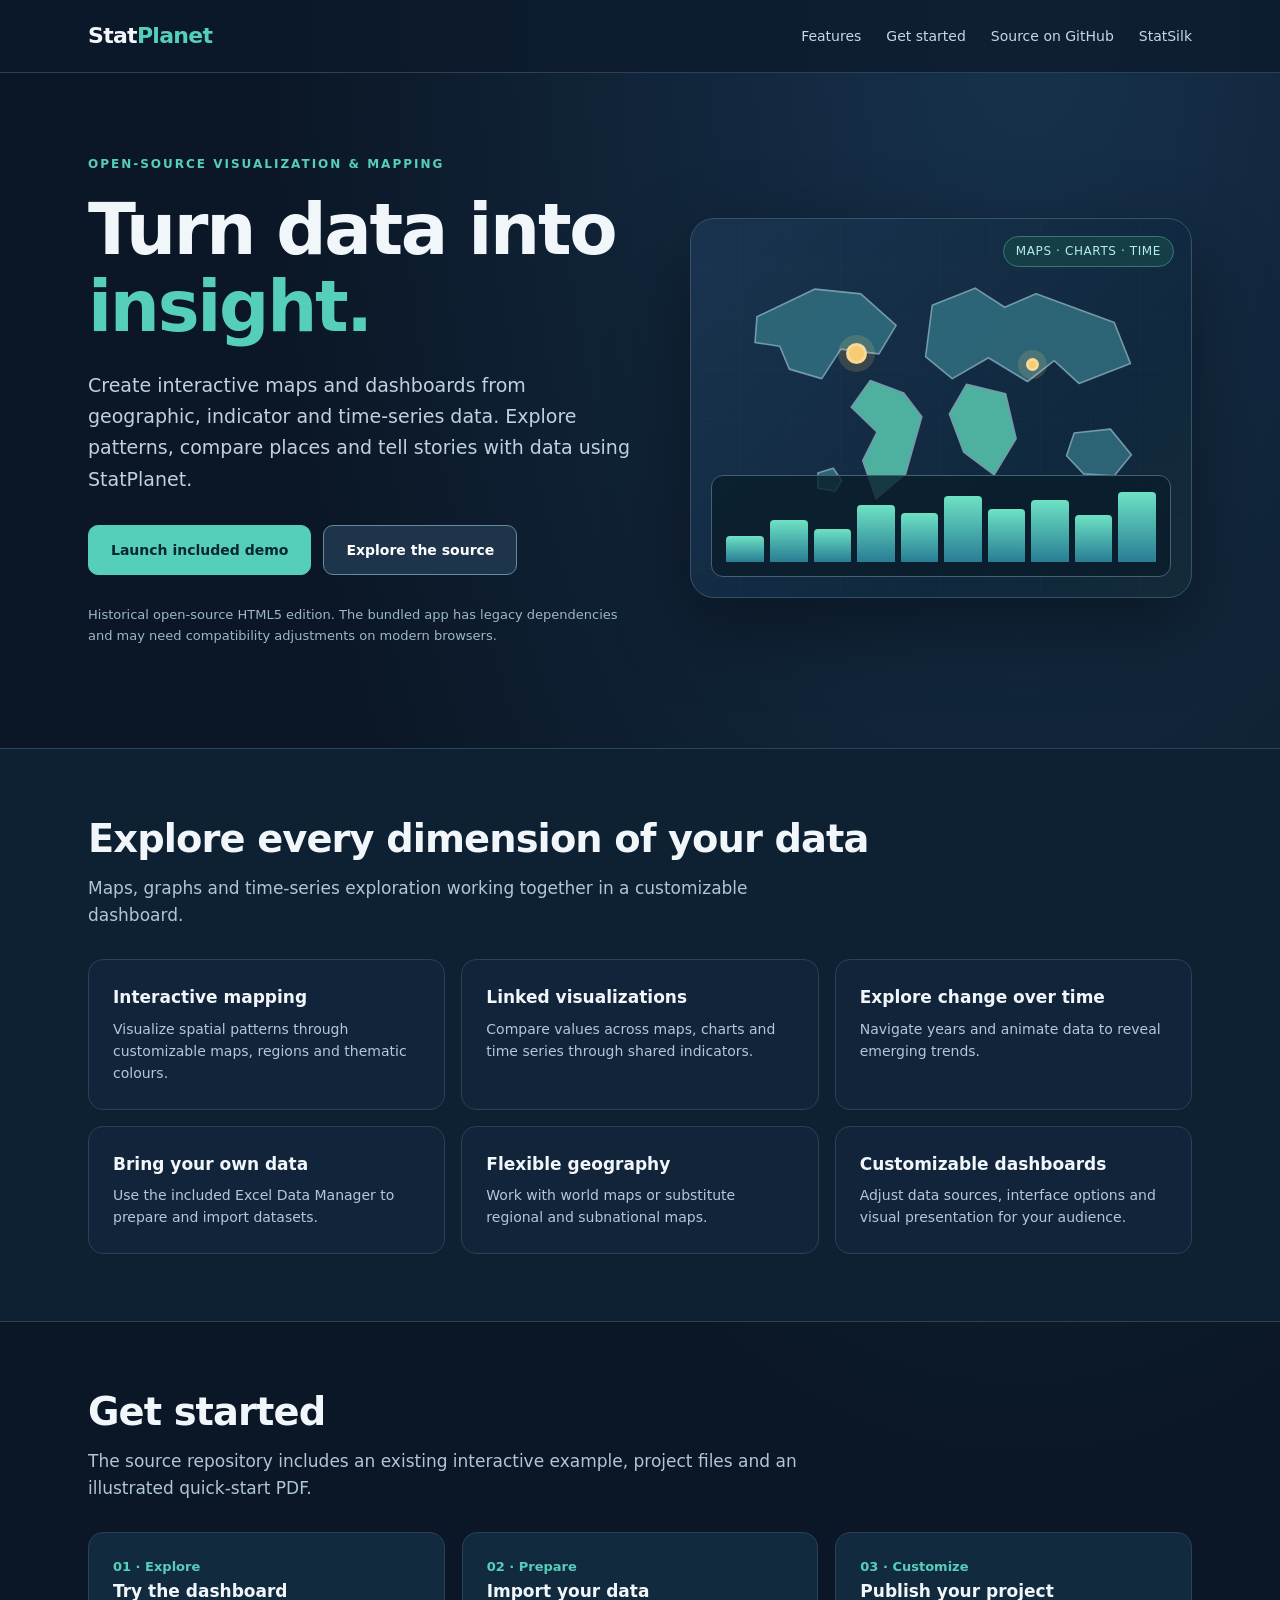
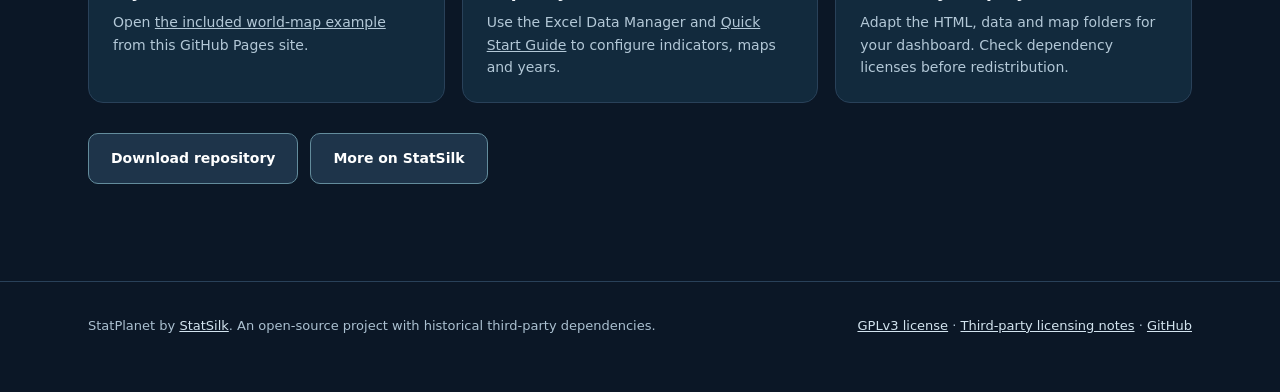
==== index.html @ 0a7ac568 "Add StatPlanet GitHub Pages landing page" ====
<!doctype html>
<html lang="en"><head><meta charset="utf-8"><meta name="viewport" content="width=device-width,initial-scale=1">
<title>StatPlanet | Open-source interactive maps and data visualization</title>
<meta name="description" content="Explore StatPlanet, StatSilk's open-source interactive mapping and data visualization software. Create dashboards from your own geographic, indicator and time-series data.">
<style>
:root{color-scheme:dark;--bg:#0b1726;--ink:#f1f6fb;--muted:#b0c5d6;--accent:#56cfba;--edge:#294159;--panel:#122439}*{box-sizing:border-box}html{scroll-behavior:smooth}body{margin:0;font-family:system-ui,-apple-system,Segoe UI,Roboto,Helvetica,Arial,sans-serif;background:radial-gradient(ellipse at 80% 0%,#17324d 0%,transparent 52%),var(--bg);color:var(--ink);line-height:1.6}a{color:inherit}.shell{max-width:1160px;margin:auto;padding:0 28px}.top{border-bottom:1px solid var(--edge);background:#0c192bba}.nav{min-height:72px;display:flex;align-items:center;justify-content:space-between;gap:18px}.brand{font-weight:800;font-size:22px;letter-spacing:-.7px;text-decoration:none}.brand i{font-style:normal;color:var(--accent)}.navlinks{display:flex;gap:25px;flex-wrap:wrap;font-size:14px;color:#c6d6e4}.navlinks a{text-decoration:none}.navlinks a:hover,.foot a:hover{text-decoration:underline}.hero{display:grid;grid-template-columns:1.05fr .95fr;align-items:center;gap:48px;padding-top:82px;padding-bottom:88px}.eyebrow{text-transform:uppercase;color:var(--accent);font-size:12px;letter-spacing:2px;font-weight:750}.hero h1{font-size:clamp(40px,5.5vw,72px);line-height:1.09;letter-spacing:-2.3px;margin:18px 0 24px}.hero h1 span{color:var(--accent)}.lead{font-size:19px;line-height:1.65;color:#bfd1e0;max-width:600px}.actions{display:flex;flex-wrap:wrap;gap:12px;margin:30px 0}.btn{display:inline-flex;justify-content:center;align-items:center;padding:13px 22px;border-radius:10px;text-decoration:none;font-weight:700;font-size:14px;border:1px solid #638c9c;transition:transform .16s}.btn:hover{transform:translateY(-2px)}.btn.primary{background:var(--accent);color:#08292b;border-color:var(--accent)}.btn.secondary{background:#1e344a;color:white}.note{font-size:13px;color:#9cb7c8}.art{min-height:380px;border-radius:24px;position:relative;overflow:hidden;background:linear-gradient(135deg,#1a3450,#10283d 70%,#152b39);border:1px solid #35516b;box-shadow:0 28px 80px #0006}.art:before{content:"";position:absolute;inset:0;background:linear-gradient(transparent 49px,#ffffff0a 50px),linear-gradient(90deg,transparent 49px,#ffffff0a 50px);background-size:50px 50px;opacity:.7}.map{position:absolute;inset:14% 7% 23%;opacity:.85}.map svg{width:100%;height:100%}.map path{fill:#316f80;stroke:#84adbd;stroke-width:1.7;stroke-linejoin:round}.map path.hot{fill:#59c8af}.mini{position:absolute;bottom:20px;left:20px;right:20px;display:flex;align-items:end;gap:6px;height:102px;padding:14px;background:#091c2aca;border:1px solid #426277;border-radius:12px}.bar{background:linear-gradient(#6ee2c4,#287d94);border-radius:4px 4px 0 0;flex:1;min-width:4px}.mapdot{position:absolute;border-radius:50%;background:#f8ca72;border:3px solid #fff4;box-shadow:0 0 0 8px #f8ca7228}.tag{position:absolute;top:17px;right:17px;font-size:12px;letter-spacing:.6px;color:#b3eeeb;background:#153e46;border:1px solid #3b7777;padding:5px 12px;border-radius:20px}.section{padding:67px 0}.section.alt{background:#0e2133;border-top:1px solid var(--edge);border-bottom:1px solid var(--edge)}.section h2{font-size:clamp(28px,3vw,39px);letter-spacing:-.9px;line-height:1.2;margin:0 0 13px}.section .intro{color:var(--muted);font-size:17px;max-width:730px;margin:0 0 30px}.grid{display:grid;grid-template-columns:repeat(3,1fr);gap:16px}.tile{padding:24px;background:var(--panel);border:1px solid var(--edge);border-radius:15px}.tile strong{display:block;font-size:17px;margin-bottom:6px}.tile p{color:#b3c8d7;margin:0;font-size:14px}.number{color:var(--accent);font-weight:800;font-size:13px}.steps{display:grid;grid-template-columns:repeat(3,1fr);gap:17px}.steps .tile{background:#122a3d}.foot{padding:34px 0 55px;border-top:1px solid var(--edge);color:#abc0d0;font-size:13px}.foot .shell{display:flex;justify-content:space-between;gap:15px;flex-wrap:wrap}.foot a{color:#d3e4ef}@media(max-width:860px){.hero{grid-template-columns:1fr;padding-top:48px;gap:25px}.art{min-height:325px}.grid,.steps{grid-template-columns:repeat(2,1fr)}}@media(max-width:540px){.shell{padding:0 19px}.grid,.steps{grid-template-columns:1fr}.nav{align-items:flex-start;padding:16px 0;flex-direction:column;gap:10px}.navlinks{gap:16px}.hero h1{letter-spacing:-1.2px}.art{min-height:290px}}
</style></head><body>
<header class="top"><div class="shell nav"><a class="brand" href="./">Stat<i>Planet</i></a><nav class="navlinks" aria-label="Primary"><a href="#features">Features</a><a href="#get-started">Get started</a><a href="https://github.com/StatSilk/StatPlanet">Source on GitHub</a><a href="https://www.statsilk.com/">StatSilk</a></nav></div></header>
<main>
<section class="hero shell"><div><div class="eyebrow">Open-source visualization & mapping</div><h1>Turn data into <span>insight.</span></h1><p class="lead">Create interactive maps and dashboards from geographic, indicator and time-series data. Explore patterns, compare places and tell stories with data using StatPlanet.</p><div class="actions"><a class="btn primary" href="./StatPlanet_Cloud.html">Launch included demo</a><a class="btn secondary" href="https://github.com/StatSilk/StatPlanet">Explore the source</a></div><p class="note">Historical open-source HTML5 edition. The bundled app has legacy dependencies and may need compatibility adjustments on modern browsers.</p></div>
<div class="art" role="img" aria-label="Decorative illustration of a thematic map with bar charts"><div class="tag">MAPS · CHARTS · TIME</div><div class="map"><svg viewBox="0 0 440 250" aria-hidden="true"><path d="M27 48 L88 19 136 24 173 57 155 87 115 82 95 113 61 103 51 79 25 75Z"/><path class="hot" d="M146 115 L181 128 200 153 183 213 152 239 138 199 153 169 126 143Z"/><path d="M211 36 L256 18 287 38 320 24 402 54 419 97 365 118 339 94 311 116 270 91 232 113 204 90Z"/><path class="hot" d="M247 119 L288 129 299 176 276 214 244 190 229 150Z"/><path d="M360 170 L398 166 420 193 402 215 370 213 352 194Z"/><path d="M91 212 L107 207 116 220 109 231 91 228Z"/></svg></div><div class="mapdot" style="left:31%;top:33%;width:21px;height:21px"></div><div class="mapdot" style="left:67%;top:37%;width:13px;height:13px"></div><div class="mini" aria-hidden="true"><span class="bar" style="height:36%"></span><span class="bar" style="height:58%"></span><span class="bar" style="height:45%"></span><span class="bar" style="height:78%"></span><span class="bar" style="height:67%"></span><span class="bar" style="height:91%"></span><span class="bar" style="height:73%"></span><span class="bar" style="height:85%"></span><span class="bar" style="height:64%"></span><span class="bar" style="height:96%"></span></div></div></section>
<section class="section alt" id="features"><div class="shell"><h2>Explore every dimension of your data</h2><p class="intro">Maps, graphs and time-series exploration working together in a customizable dashboard.</p><div class="grid"><div class="tile"><strong>Interactive mapping</strong><p>Visualize spatial patterns through customizable maps, regions and thematic colours.</p></div><div class="tile"><strong>Linked visualizations</strong><p>Compare values across maps, charts and time series through shared indicators.</p></div><div class="tile"><strong>Explore change over time</strong><p>Navigate years and animate data to reveal emerging trends.</p></div><div class="tile"><strong>Bring your own data</strong><p>Use the included Excel Data Manager to prepare and import datasets.</p></div><div class="tile"><strong>Flexible geography</strong><p>Work with world maps or substitute regional and subnational maps.</p></div><div class="tile"><strong>Customizable dashboards</strong><p>Adjust data sources, interface options and visual presentation for your audience.</p></div></div></div></section>
<section class="section" id="get-started"><div class="shell"><h2>Get started</h2><p class="intro">The source repository includes an existing interactive example, project files and an illustrated quick-start PDF.</p><div class="steps"><div class="tile"><div class="number">01 · Explore</div><strong>Try the dashboard</strong><p>Open <a href="./StatPlanet_Cloud.html">the included world-map example</a> from this GitHub Pages site.</p></div><div class="tile"><div class="number">02 · Prepare</div><strong>Import your data</strong><p>Use the Excel Data Manager and <a href="./Quick_Start_Guide_StatPlanet_Cloud_v1.03.pdf">Quick Start Guide</a> to configure indicators, maps and years.</p></div><div class="tile"><div class="number">03 · Customize</div><strong>Publish your project</strong><p>Adapt the HTML, data and map folders for your dashboard. Check dependency licenses before redistribution.</p></div></div><div class="actions"><a class="btn secondary" href="https://github.com/StatSilk/StatPlanet/archive/refs/heads/master.zip">Download repository</a><a class="btn secondary" href="https://www.statsilk.com/software/statplanet-open-source">More on StatSilk</a></div></div></section>
</main><footer class="foot"><div class="shell"><span>StatPlanet by <a href="https://www.statsilk.com/">StatSilk</a>. An open-source project with historical third-party dependencies.</span><span><a href="https://github.com/StatSilk/StatPlanet/blob/master/LICENSE">GPLv3 license</a> · <a href="https://github.com/StatSilk/StatPlanet#licensing-and-third-party-components">Third-party licensing notes</a> · <a href="https://github.com/StatSilk/StatPlanet">GitHub</a></span></div></footer>
</body></html>
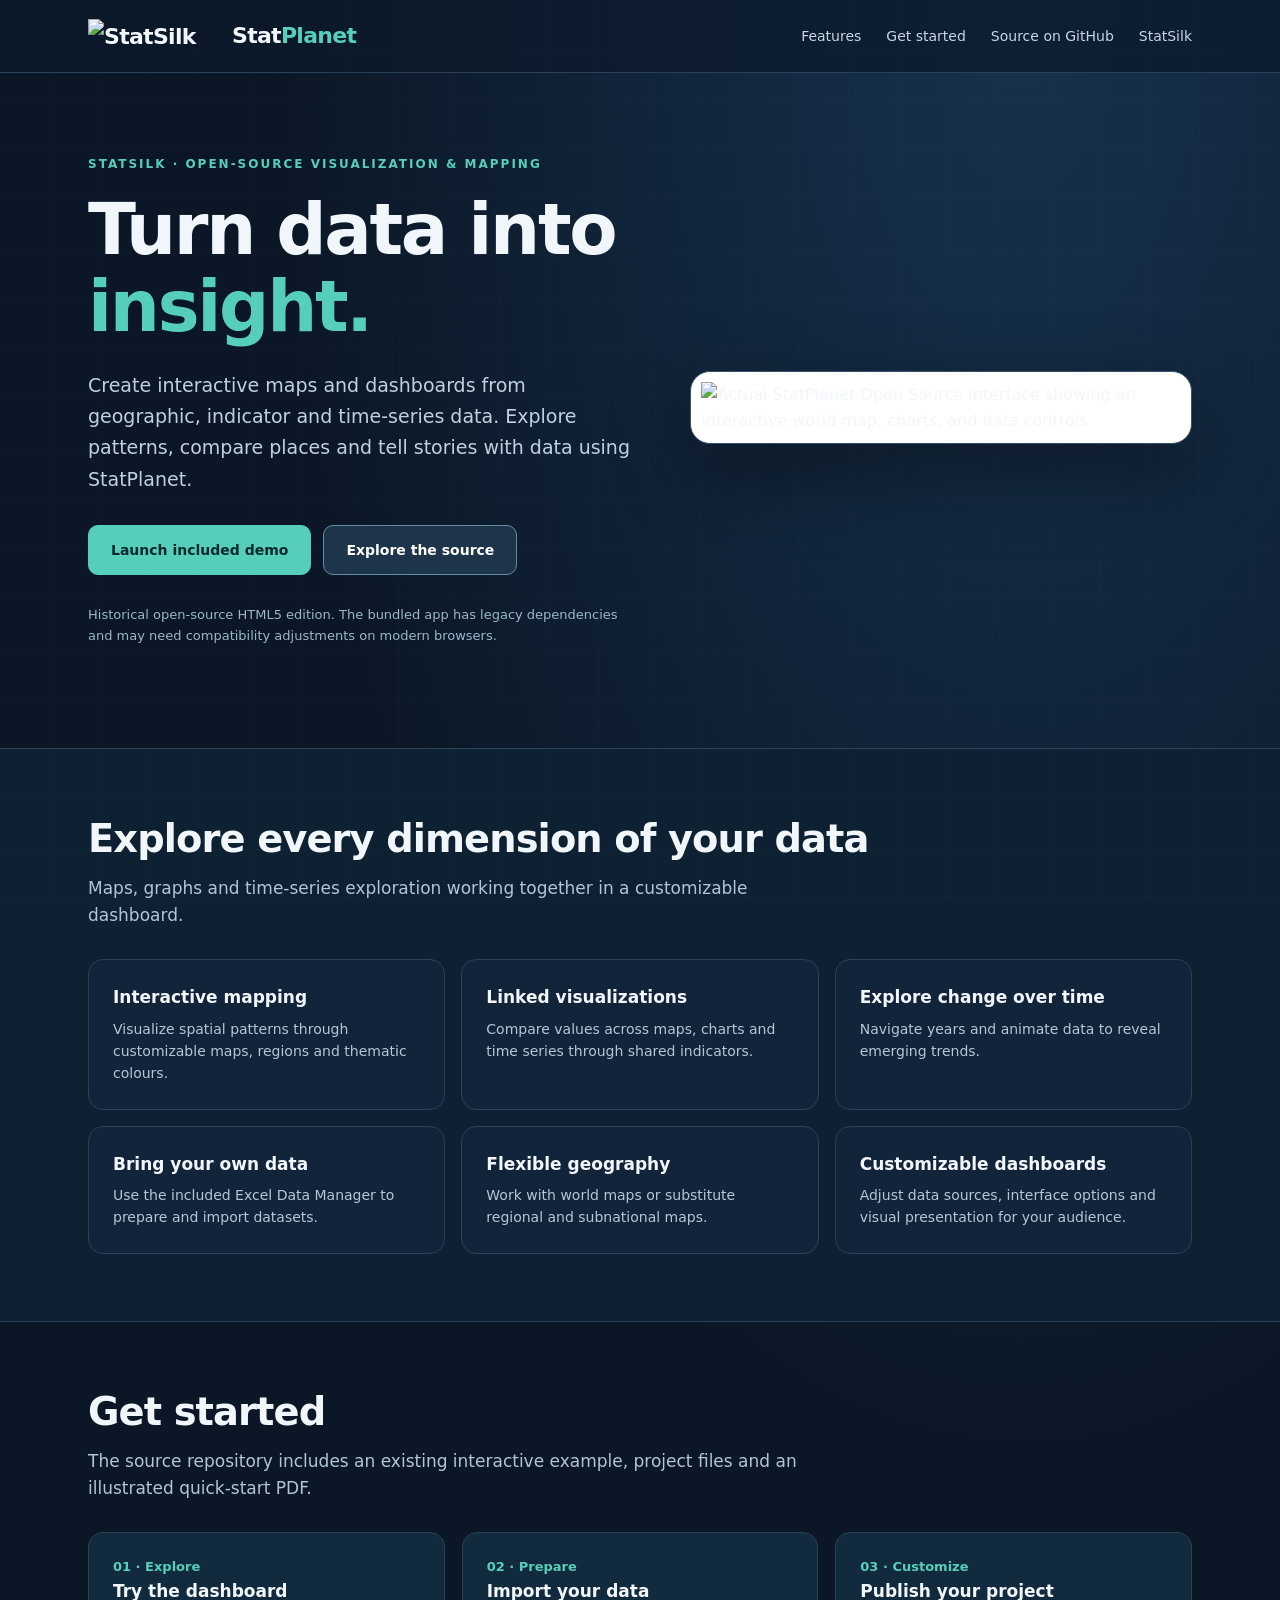
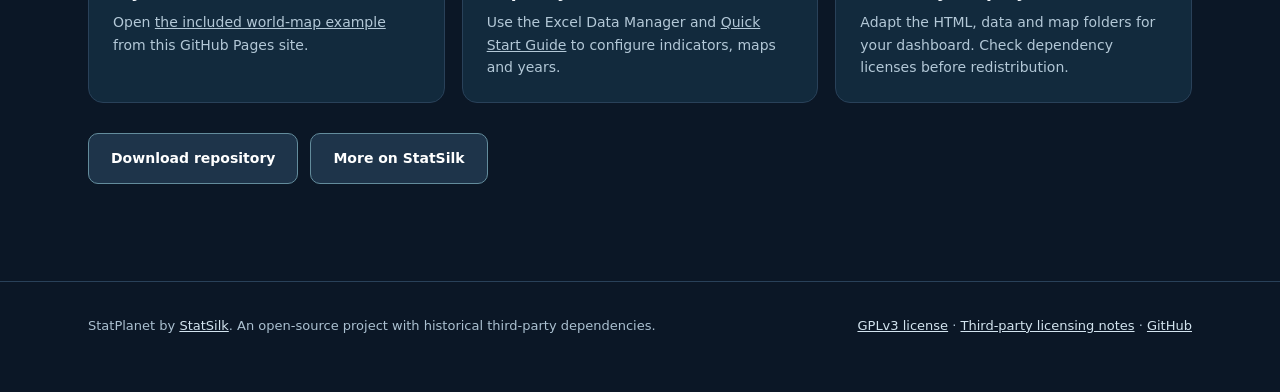
==== commit 3d314521: "Use original StatSilk branding and StatPlanet product screenshot on landing page" ====
--- a/index.html
+++ b/index.html
@@ -3,12 +3,12 @@
 <title>StatPlanet | Open-source interactive maps and data visualization</title>
 <meta name="description" content="Explore StatPlanet, StatSilk's open-source interactive mapping and data visualization software. Create dashboards from your own geographic, indicator and time-series data.">
 <style>
-:root{color-scheme:dark;--bg:#0b1726;--ink:#f1f6fb;--muted:#b0c5d6;--accent:#56cfba;--edge:#294159;--panel:#122439}*{box-sizing:border-box}html{scroll-behavior:smooth}body{margin:0;font-family:system-ui,-apple-system,Segoe UI,Roboto,Helvetica,Arial,sans-serif;background:radial-gradient(ellipse at 80% 0%,#17324d 0%,transparent 52%),var(--bg);color:var(--ink);line-height:1.6}a{color:inherit}.shell{max-width:1160px;margin:auto;padding:0 28px}.top{border-bottom:1px solid var(--edge);background:#0c192bba}.nav{min-height:72px;display:flex;align-items:center;justify-content:space-between;gap:18px}.brand{font-weight:800;font-size:22px;letter-spacing:-.7px;text-decoration:none}.brand i{font-style:normal;color:var(--accent)}.navlinks{display:flex;gap:25px;flex-wrap:wrap;font-size:14px;color:#c6d6e4}.navlinks a{text-decoration:none}.navlinks a:hover,.foot a:hover{text-decoration:underline}.hero{display:grid;grid-template-columns:1.05fr .95fr;align-items:center;gap:48px;padding-top:82px;padding-bottom:88px}.eyebrow{text-transform:uppercase;color:var(--accent);font-size:12px;letter-spacing:2px;font-weight:750}.hero h1{font-size:clamp(40px,5.5vw,72px);line-height:1.09;letter-spacing:-2.3px;margin:18px 0 24px}.hero h1 span{color:var(--accent)}.lead{font-size:19px;line-height:1.65;color:#bfd1e0;max-width:600px}.actions{display:flex;flex-wrap:wrap;gap:12px;margin:30px 0}.btn{display:inline-flex;justify-content:center;align-items:center;padding:13px 22px;border-radius:10px;text-decoration:none;font-weight:700;font-size:14px;border:1px solid #638c9c;transition:transform .16s}.btn:hover{transform:translateY(-2px)}.btn.primary{background:var(--accent);color:#08292b;border-color:var(--accent)}.btn.secondary{background:#1e344a;color:white}.note{font-size:13px;color:#9cb7c8}.art{min-height:380px;border-radius:24px;position:relative;overflow:hidden;background:linear-gradient(135deg,#1a3450,#10283d 70%,#152b39);border:1px solid #35516b;box-shadow:0 28px 80px #0006}.art:before{content:"";position:absolute;inset:0;background:linear-gradient(transparent 49px,#ffffff0a 50px),linear-gradient(90deg,transparent 49px,#ffffff0a 50px);background-size:50px 50px;opacity:.7}.map{position:absolute;inset:14% 7% 23%;opacity:.85}.map svg{width:100%;height:100%}.map path{fill:#316f80;stroke:#84adbd;stroke-width:1.7;stroke-linejoin:round}.map path.hot{fill:#59c8af}.mini{position:absolute;bottom:20px;left:20px;right:20px;display:flex;align-items:end;gap:6px;height:102px;padding:14px;background:#091c2aca;border:1px solid #426277;border-radius:12px}.bar{background:linear-gradient(#6ee2c4,#287d94);border-radius:4px 4px 0 0;flex:1;min-width:4px}.mapdot{position:absolute;border-radius:50%;background:#f8ca72;border:3px solid #fff4;box-shadow:0 0 0 8px #f8ca7228}.tag{position:absolute;top:17px;right:17px;font-size:12px;letter-spacing:.6px;color:#b3eeeb;background:#153e46;border:1px solid #3b7777;padding:5px 12px;border-radius:20px}.section{padding:67px 0}.section.alt{background:#0e2133;border-top:1px solid var(--edge);border-bottom:1px solid var(--edge)}.section h2{font-size:clamp(28px,3vw,39px);letter-spacing:-.9px;line-height:1.2;margin:0 0 13px}.section .intro{color:var(--muted);font-size:17px;max-width:730px;margin:0 0 30px}.grid{display:grid;grid-template-columns:repeat(3,1fr);gap:16px}.tile{padding:24px;background:var(--panel);border:1px solid var(--edge);border-radius:15px}.tile strong{display:block;font-size:17px;margin-bottom:6px}.tile p{color:#b3c8d7;margin:0;font-size:14px}.number{color:var(--accent);font-weight:800;font-size:13px}.steps{display:grid;grid-template-columns:repeat(3,1fr);gap:17px}.steps .tile{background:#122a3d}.foot{padding:34px 0 55px;border-top:1px solid var(--edge);color:#abc0d0;font-size:13px}.foot .shell{display:flex;justify-content:space-between;gap:15px;flex-wrap:wrap}.foot a{color:#d3e4ef}@media(max-width:860px){.hero{grid-template-columns:1fr;padding-top:48px;gap:25px}.art{min-height:325px}.grid,.steps{grid-template-columns:repeat(2,1fr)}}@media(max-width:540px){.shell{padding:0 19px}.grid,.steps{grid-template-columns:1fr}.nav{align-items:flex-start;padding:16px 0;flex-direction:column;gap:10px}.navlinks{gap:16px}.hero h1{letter-spacing:-1.2px}.art{min-height:290px}}
+:root{color-scheme:dark;--bg:#0b1726;--ink:#f1f6fb;--muted:#b0c5d6;--accent:#56cfba;--edge:#294159;--panel:#122439}*{box-sizing:border-box}html{scroll-behavior:smooth}body{margin:0;font-family:system-ui,-apple-system,Segoe UI,Roboto,Helvetica,Arial,sans-serif;background:radial-gradient(ellipse at 80% 0%,#17324d 0%,transparent 52%),var(--bg);color:var(--ink);line-height:1.6}a{color:inherit}.shell{max-width:1160px;margin:auto;padding:0 28px}.top{border-bottom:1px solid var(--edge);background:#0c192bba}.nav{min-height:72px;display:flex;align-items:center;justify-content:space-between;gap:18px}.brand{font-weight:800;font-size:22px;letter-spacing:-.7px;text-decoration:none}.brand i{font-style:normal;color:var(--accent)}.site-logo{height:35px;width:auto;max-width:130px;object-fit:contain}.brand{display:flex;align-items:center;gap:14px}.navlinks{display:flex;gap:25px;flex-wrap:wrap;font-size:14px;color:#c6d6e4}.navlinks a{text-decoration:none}.navlinks a:hover,.foot a:hover{text-decoration:underline}.hero{display:grid;grid-template-columns:1.05fr .95fr;align-items:center;gap:48px;padding-top:82px;padding-bottom:88px}.eyebrow{text-transform:uppercase;color:var(--accent);font-size:12px;letter-spacing:2px;font-weight:750}.hero h1{font-size:clamp(40px,5.5vw,72px);line-height:1.09;letter-spacing:-2.3px;margin:18px 0 24px}.hero h1 span{color:var(--accent)}.lead{font-size:19px;line-height:1.65;color:#bfd1e0;max-width:600px}.actions{display:flex;flex-wrap:wrap;gap:12px;margin:30px 0}.btn{display:inline-flex;justify-content:center;align-items:center;padding:13px 22px;border-radius:10px;text-decoration:none;font-weight:700;font-size:14px;border:1px solid #638c9c;transition:transform .16s}.btn:hover{transform:translateY(-2px)}.btn.primary{background:var(--accent);color:#08292b;border-color:var(--accent)}.btn.secondary{background:#1e344a;color:white}.note{font-size:13px;color:#9cb7c8}.art{border-radius:20px;overflow:hidden;background:#fff;border:1px solid #35516b;box-shadow:0 28px 80px #0006;padding:10px;display:flex;align-items:center}.art img{display:block;width:100%;height:auto;object-fit:contain}.art:before{content:"";position:absolute;inset:0;background:linear-gradient(transparent 49px,#ffffff0a 50px),linear-gradient(90deg,transparent 49px,#ffffff0a 50px);background-size:50px 50px;opacity:.7}.map{position:absolute;inset:14% 7% 23%;opacity:.85}.map svg{width:100%;height:100%}.map path{fill:#316f80;stroke:#84adbd;stroke-width:1.7;stroke-linejoin:round}.map path.hot{fill:#59c8af}.mini{position:absolute;bottom:20px;left:20px;right:20px;display:flex;align-items:end;gap:6px;height:102px;padding:14px;background:#091c2aca;border:1px solid #426277;border-radius:12px}.bar{background:linear-gradient(#6ee2c4,#287d94);border-radius:4px 4px 0 0;flex:1;min-width:4px}.mapdot{position:absolute;border-radius:50%;background:#f8ca72;border:3px solid #fff4;box-shadow:0 0 0 8px #f8ca7228}.tag{position:absolute;top:17px;right:17px;font-size:12px;letter-spacing:.6px;color:#b3eeeb;background:#153e46;border:1px solid #3b7777;padding:5px 12px;border-radius:20px}.section{padding:67px 0}.section.alt{background:#0e2133;border-top:1px solid var(--edge);border-bottom:1px solid var(--edge)}.section h2{font-size:clamp(28px,3vw,39px);letter-spacing:-.9px;line-height:1.2;margin:0 0 13px}.section .intro{color:var(--muted);font-size:17px;max-width:730px;margin:0 0 30px}.grid{display:grid;grid-template-columns:repeat(3,1fr);gap:16px}.tile{padding:24px;background:var(--panel);border:1px solid var(--edge);border-radius:15px}.tile strong{display:block;font-size:17px;margin-bottom:6px}.tile p{color:#b3c8d7;margin:0;font-size:14px}.number{color:var(--accent);font-weight:800;font-size:13px}.steps{display:grid;grid-template-columns:repeat(3,1fr);gap:17px}.steps .tile{background:#122a3d}.foot{padding:34px 0 55px;border-top:1px solid var(--edge);color:#abc0d0;font-size:13px}.foot .shell{display:flex;justify-content:space-between;gap:15px;flex-wrap:wrap}.foot a{color:#d3e4ef}@media(max-width:860px){.hero{grid-template-columns:1fr;padding-top:48px;gap:25px}.art{min-height:325px}.grid,.steps{grid-template-columns:repeat(2,1fr)}}@media(max-width:540px){.shell{padding:0 19px}.grid,.steps{grid-template-columns:1fr}.nav{align-items:flex-start;padding:16px 0;flex-direction:column;gap:10px}.navlinks{gap:16px}.hero h1{letter-spacing:-1.2px}.art{min-height:290px}}
 </style></head><body>
-<header class="top"><div class="shell nav"><a class="brand" href="./">Stat<i>Planet</i></a><nav class="navlinks" aria-label="Primary"><a href="#features">Features</a><a href="#get-started">Get started</a><a href="https://github.com/StatSilk/StatPlanet">Source on GitHub</a><a href="https://www.statsilk.com/">StatSilk</a></nav></div></header>
+<header class="top"><div class="shell nav"><a class="brand" href="./"><img class="site-logo" src="https://www.statsilk.com/sites/default/files/logo.png" alt="StatSilk logo"> <span>Stat<i>Planet</i></span></a><nav class="navlinks" aria-label="Primary"><a href="#features">Features</a><a href="#get-started">Get started</a><a href="https://github.com/StatSilk/StatPlanet">Source on GitHub</a><a href="https://www.statsilk.com/">StatSilk</a></nav></div></header>
 <main>
-<section class="hero shell"><div><div class="eyebrow">Open-source visualization & mapping</div><h1>Turn data into <span>insight.</span></h1><p class="lead">Create interactive maps and dashboards from geographic, indicator and time-series data. Explore patterns, compare places and tell stories with data using StatPlanet.</p><div class="actions"><a class="btn primary" href="./StatPlanet_Cloud.html">Launch included demo</a><a class="btn secondary" href="https://github.com/StatSilk/StatPlanet">Explore the source</a></div><p class="note">Historical open-source HTML5 edition. The bundled app has legacy dependencies and may need compatibility adjustments on modern browsers.</p></div>
-<div class="art" role="img" aria-label="Decorative illustration of a thematic map with bar charts"><div class="tag">MAPS · CHARTS · TIME</div><div class="map"><svg viewBox="0 0 440 250" aria-hidden="true"><path d="M27 48 L88 19 136 24 173 57 155 87 115 82 95 113 61 103 51 79 25 75Z"/><path class="hot" d="M146 115 L181 128 200 153 183 213 152 239 138 199 153 169 126 143Z"/><path d="M211 36 L256 18 287 38 320 24 402 54 419 97 365 118 339 94 311 116 270 91 232 113 204 90Z"/><path class="hot" d="M247 119 L288 129 299 176 276 214 244 190 229 150Z"/><path d="M360 170 L398 166 420 193 402 215 370 213 352 194Z"/><path d="M91 212 L107 207 116 220 109 231 91 228Z"/></svg></div><div class="mapdot" style="left:31%;top:33%;width:21px;height:21px"></div><div class="mapdot" style="left:67%;top:37%;width:13px;height:13px"></div><div class="mini" aria-hidden="true"><span class="bar" style="height:36%"></span><span class="bar" style="height:58%"></span><span class="bar" style="height:45%"></span><span class="bar" style="height:78%"></span><span class="bar" style="height:67%"></span><span class="bar" style="height:91%"></span><span class="bar" style="height:73%"></span><span class="bar" style="height:85%"></span><span class="bar" style="height:64%"></span><span class="bar" style="height:96%"></span></div></div></section>
+<section class="hero shell"><div><div class="eyebrow">StatSilk · Open-source visualization & mapping</div><h1>Turn data into <span>insight.</span></h1><p class="lead">Create interactive maps and dashboards from geographic, indicator and time-series data. Explore patterns, compare places and tell stories with data using StatPlanet.</p><div class="actions"><a class="btn primary" href="./StatPlanet_Cloud.html">Launch included demo</a><a class="btn secondary" href="https://github.com/StatSilk/StatPlanet">Explore the source</a></div><p class="note">Historical open-source HTML5 edition. The bundled app has legacy dependencies and may need compatibility adjustments on modern browsers.</p></div>
+<div class="art"><img src="https://s3.amazonaws.com/cloud.statsilk.com/images/statplanet_open_source.png" alt="Actual StatPlanet Open Source interface showing an interactive world map, charts, and data controls" loading="eager"></div></section>
 <section class="section alt" id="features"><div class="shell"><h2>Explore every dimension of your data</h2><p class="intro">Maps, graphs and time-series exploration working together in a customizable dashboard.</p><div class="grid"><div class="tile"><strong>Interactive mapping</strong><p>Visualize spatial patterns through customizable maps, regions and thematic colours.</p></div><div class="tile"><strong>Linked visualizations</strong><p>Compare values across maps, charts and time series through shared indicators.</p></div><div class="tile"><strong>Explore change over time</strong><p>Navigate years and animate data to reveal emerging trends.</p></div><div class="tile"><strong>Bring your own data</strong><p>Use the included Excel Data Manager to prepare and import datasets.</p></div><div class="tile"><strong>Flexible geography</strong><p>Work with world maps or substitute regional and subnational maps.</p></div><div class="tile"><strong>Customizable dashboards</strong><p>Adjust data sources, interface options and visual presentation for your audience.</p></div></div></div></section>
 <section class="section" id="get-started"><div class="shell"><h2>Get started</h2><p class="intro">The source repository includes an existing interactive example, project files and an illustrated quick-start PDF.</p><div class="steps"><div class="tile"><div class="number">01 · Explore</div><strong>Try the dashboard</strong><p>Open <a href="./StatPlanet_Cloud.html">the included world-map example</a> from this GitHub Pages site.</p></div><div class="tile"><div class="number">02 · Prepare</div><strong>Import your data</strong><p>Use the Excel Data Manager and <a href="./Quick_Start_Guide_StatPlanet_Cloud_v1.03.pdf">Quick Start Guide</a> to configure indicators, maps and years.</p></div><div class="tile"><div class="number">03 · Customize</div><strong>Publish your project</strong><p>Adapt the HTML, data and map folders for your dashboard. Check dependency licenses before redistribution.</p></div></div><div class="actions"><a class="btn secondary" href="https://github.com/StatSilk/StatPlanet/archive/refs/heads/master.zip">Download repository</a><a class="btn secondary" href="https://www.statsilk.com/software/statplanet-open-source">More on StatSilk</a></div></div></section>
 </main><footer class="foot"><div class="shell"><span>StatPlanet by <a href="https://www.statsilk.com/">StatSilk</a>. An open-source project with historical third-party dependencies.</span><span><a href="https://github.com/StatSilk/StatPlanet/blob/master/LICENSE">GPLv3 license</a> · <a href="https://github.com/StatSilk/StatPlanet#licensing-and-third-party-components">Third-party licensing notes</a> · <a href="https://github.com/StatSilk/StatPlanet">GitHub</a></span></div></footer>
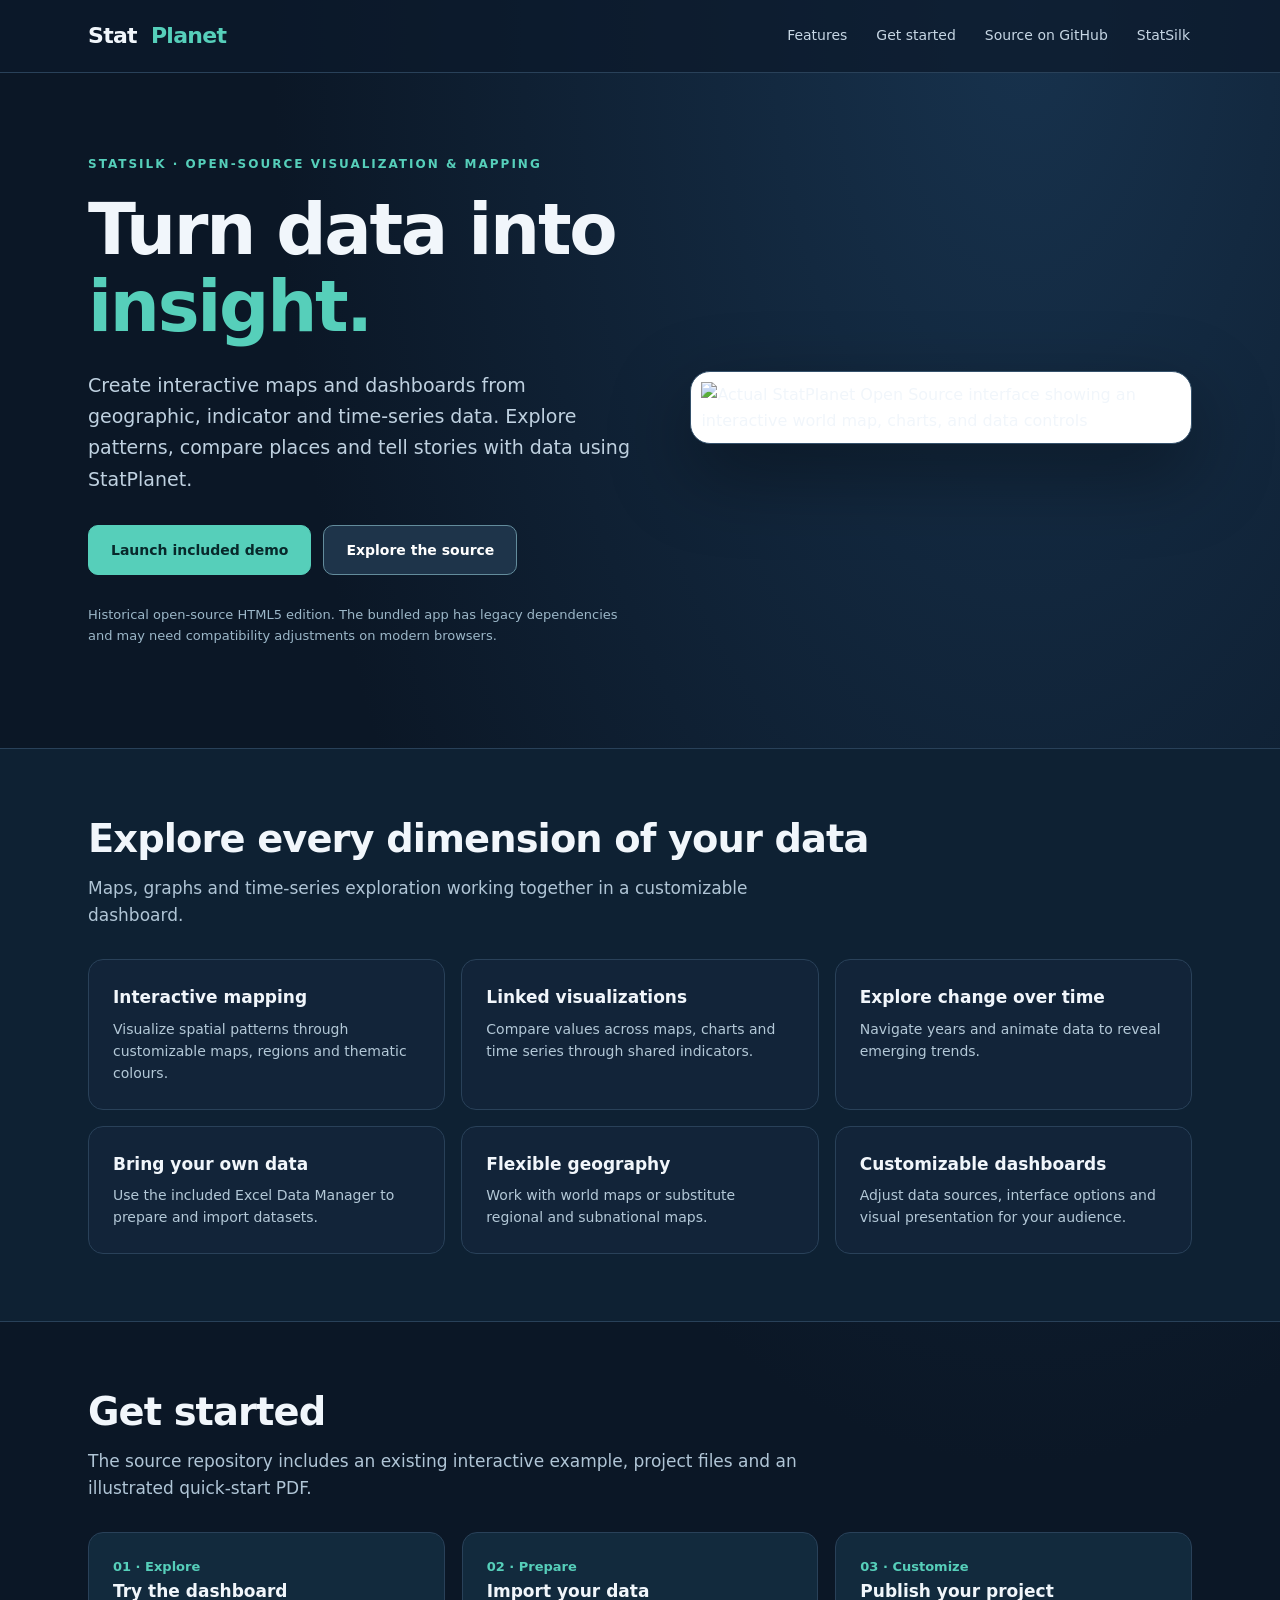
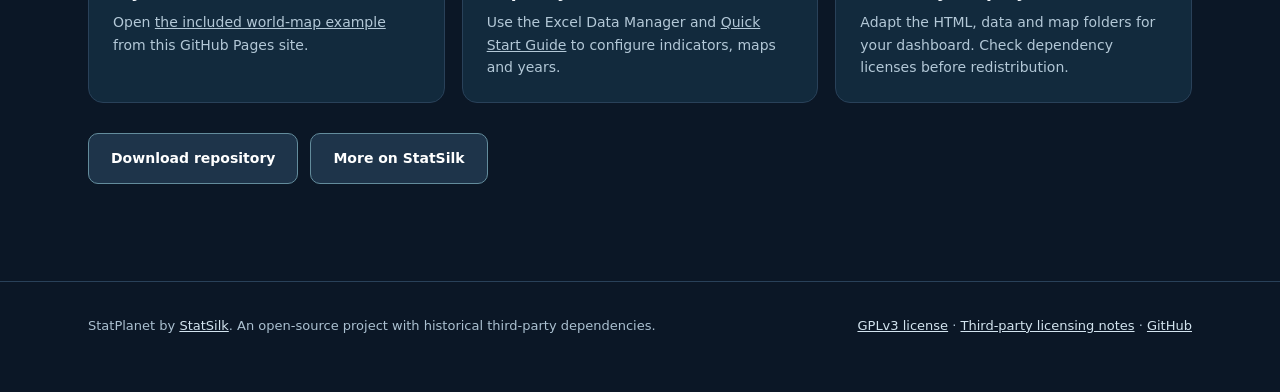
==== commit 74f4c5bc: "Remove header logo and clarify functional navigation links" ====
--- a/index.html
+++ b/index.html
@@ -3,9 +3,9 @@
 <title>StatPlanet | Open-source interactive maps and data visualization</title>
 <meta name="description" content="Explore StatPlanet, StatSilk's open-source interactive mapping and data visualization software. Create dashboards from your own geographic, indicator and time-series data.">
 <style>
-:root{color-scheme:dark;--bg:#0b1726;--ink:#f1f6fb;--muted:#b0c5d6;--accent:#56cfba;--edge:#294159;--panel:#122439}*{box-sizing:border-box}html{scroll-behavior:smooth}body{margin:0;font-family:system-ui,-apple-system,Segoe UI,Roboto,Helvetica,Arial,sans-serif;background:radial-gradient(ellipse at 80% 0%,#17324d 0%,transparent 52%),var(--bg);color:var(--ink);line-height:1.6}a{color:inherit}.shell{max-width:1160px;margin:auto;padding:0 28px}.top{border-bottom:1px solid var(--edge);background:#0c192bba}.nav{min-height:72px;display:flex;align-items:center;justify-content:space-between;gap:18px}.brand{font-weight:800;font-size:22px;letter-spacing:-.7px;text-decoration:none}.brand i{font-style:normal;color:var(--accent)}.site-logo{height:35px;width:auto;max-width:130px;object-fit:contain}.brand{display:flex;align-items:center;gap:14px}.navlinks{display:flex;gap:25px;flex-wrap:wrap;font-size:14px;color:#c6d6e4}.navlinks a{text-decoration:none}.navlinks a:hover,.foot a:hover{text-decoration:underline}.hero{display:grid;grid-template-columns:1.05fr .95fr;align-items:center;gap:48px;padding-top:82px;padding-bottom:88px}.eyebrow{text-transform:uppercase;color:var(--accent);font-size:12px;letter-spacing:2px;font-weight:750}.hero h1{font-size:clamp(40px,5.5vw,72px);line-height:1.09;letter-spacing:-2.3px;margin:18px 0 24px}.hero h1 span{color:var(--accent)}.lead{font-size:19px;line-height:1.65;color:#bfd1e0;max-width:600px}.actions{display:flex;flex-wrap:wrap;gap:12px;margin:30px 0}.btn{display:inline-flex;justify-content:center;align-items:center;padding:13px 22px;border-radius:10px;text-decoration:none;font-weight:700;font-size:14px;border:1px solid #638c9c;transition:transform .16s}.btn:hover{transform:translateY(-2px)}.btn.primary{background:var(--accent);color:#08292b;border-color:var(--accent)}.btn.secondary{background:#1e344a;color:white}.note{font-size:13px;color:#9cb7c8}.art{border-radius:20px;overflow:hidden;background:#fff;border:1px solid #35516b;box-shadow:0 28px 80px #0006;padding:10px;display:flex;align-items:center}.art img{display:block;width:100%;height:auto;object-fit:contain}.art:before{content:"";position:absolute;inset:0;background:linear-gradient(transparent 49px,#ffffff0a 50px),linear-gradient(90deg,transparent 49px,#ffffff0a 50px);background-size:50px 50px;opacity:.7}.map{position:absolute;inset:14% 7% 23%;opacity:.85}.map svg{width:100%;height:100%}.map path{fill:#316f80;stroke:#84adbd;stroke-width:1.7;stroke-linejoin:round}.map path.hot{fill:#59c8af}.mini{position:absolute;bottom:20px;left:20px;right:20px;display:flex;align-items:end;gap:6px;height:102px;padding:14px;background:#091c2aca;border:1px solid #426277;border-radius:12px}.bar{background:linear-gradient(#6ee2c4,#287d94);border-radius:4px 4px 0 0;flex:1;min-width:4px}.mapdot{position:absolute;border-radius:50%;background:#f8ca72;border:3px solid #fff4;box-shadow:0 0 0 8px #f8ca7228}.tag{position:absolute;top:17px;right:17px;font-size:12px;letter-spacing:.6px;color:#b3eeeb;background:#153e46;border:1px solid #3b7777;padding:5px 12px;border-radius:20px}.section{padding:67px 0}.section.alt{background:#0e2133;border-top:1px solid var(--edge);border-bottom:1px solid var(--edge)}.section h2{font-size:clamp(28px,3vw,39px);letter-spacing:-.9px;line-height:1.2;margin:0 0 13px}.section .intro{color:var(--muted);font-size:17px;max-width:730px;margin:0 0 30px}.grid{display:grid;grid-template-columns:repeat(3,1fr);gap:16px}.tile{padding:24px;background:var(--panel);border:1px solid var(--edge);border-radius:15px}.tile strong{display:block;font-size:17px;margin-bottom:6px}.tile p{color:#b3c8d7;margin:0;font-size:14px}.number{color:var(--accent);font-weight:800;font-size:13px}.steps{display:grid;grid-template-columns:repeat(3,1fr);gap:17px}.steps .tile{background:#122a3d}.foot{padding:34px 0 55px;border-top:1px solid var(--edge);color:#abc0d0;font-size:13px}.foot .shell{display:flex;justify-content:space-between;gap:15px;flex-wrap:wrap}.foot a{color:#d3e4ef}@media(max-width:860px){.hero{grid-template-columns:1fr;padding-top:48px;gap:25px}.art{min-height:325px}.grid,.steps{grid-template-columns:repeat(2,1fr)}}@media(max-width:540px){.shell{padding:0 19px}.grid,.steps{grid-template-columns:1fr}.nav{align-items:flex-start;padding:16px 0;flex-direction:column;gap:10px}.navlinks{gap:16px}.hero h1{letter-spacing:-1.2px}.art{min-height:290px}}
+:root{color-scheme:dark;--bg:#0b1726;--ink:#f1f6fb;--muted:#b0c5d6;--accent:#56cfba;--edge:#294159;--panel:#122439}*{box-sizing:border-box}html{scroll-behavior:smooth}body{margin:0;font-family:system-ui,-apple-system,Segoe UI,Roboto,Helvetica,Arial,sans-serif;background:radial-gradient(ellipse at 80% 0%,#17324d 0%,transparent 52%),var(--bg);color:var(--ink);line-height:1.6}a{color:inherit}.shell{max-width:1160px;margin:auto;padding:0 28px}.top{border-bottom:1px solid var(--edge);background:#0c192bba}.nav{min-height:72px;display:flex;align-items:center;justify-content:space-between;gap:18px}.brand{font-weight:800;font-size:22px;letter-spacing:-.7px;text-decoration:none}.brand i{font-style:normal;color:var(--accent)}.brand{display:flex;align-items:center;gap:14px}.navlinks{display:flex;gap:25px;flex-wrap:wrap;font-size:14px;color:#c6d6e4}.navlinks a{text-decoration:none}.navlinks a{display:inline-block;padding:9px 2px;cursor:pointer;border-bottom:2px solid transparent}.navlinks a:hover,.navlinks a:focus-visible{color:#fff;border-bottom-color:var(--accent)}.navlinks a:focus-visible{outline:2px solid var(--accent);outline-offset:3px}.foot a:hover{text-decoration:underline}.hero{display:grid;grid-template-columns:1.05fr .95fr;align-items:center;gap:48px;padding-top:82px;padding-bottom:88px}.eyebrow{text-transform:uppercase;color:var(--accent);font-size:12px;letter-spacing:2px;font-weight:750}.hero h1{font-size:clamp(40px,5.5vw,72px);line-height:1.09;letter-spacing:-2.3px;margin:18px 0 24px}.hero h1 span{color:var(--accent)}.lead{font-size:19px;line-height:1.65;color:#bfd1e0;max-width:600px}.actions{display:flex;flex-wrap:wrap;gap:12px;margin:30px 0}.btn{display:inline-flex;justify-content:center;align-items:center;padding:13px 22px;border-radius:10px;text-decoration:none;font-weight:700;font-size:14px;border:1px solid #638c9c;transition:transform .16s}.btn:hover{transform:translateY(-2px)}.btn.primary{background:var(--accent);color:#08292b;border-color:var(--accent)}.btn.secondary{background:#1e344a;color:white}.note{font-size:13px;color:#9cb7c8}.art{border-radius:20px;overflow:hidden;background:#fff;border:1px solid #35516b;box-shadow:0 28px 80px #0006;padding:10px;display:flex;align-items:center}.art img{display:block;width:100%;height:auto;object-fit:contain}.map{position:absolute;inset:14% 7% 23%;opacity:.85}.map svg{width:100%;height:100%}.map path{fill:#316f80;stroke:#84adbd;stroke-width:1.7;stroke-linejoin:round}.map path.hot{fill:#59c8af}.mini{position:absolute;bottom:20px;left:20px;right:20px;display:flex;align-items:end;gap:6px;height:102px;padding:14px;background:#091c2aca;border:1px solid #426277;border-radius:12px}.bar{background:linear-gradient(#6ee2c4,#287d94);border-radius:4px 4px 0 0;flex:1;min-width:4px}.mapdot{position:absolute;border-radius:50%;background:#f8ca72;border:3px solid #fff4;box-shadow:0 0 0 8px #f8ca7228}.tag{position:absolute;top:17px;right:17px;font-size:12px;letter-spacing:.6px;color:#b3eeeb;background:#153e46;border:1px solid #3b7777;padding:5px 12px;border-radius:20px}.section{padding:67px 0}.section.alt{background:#0e2133;border-top:1px solid var(--edge);border-bottom:1px solid var(--edge)}.section h2{font-size:clamp(28px,3vw,39px);letter-spacing:-.9px;line-height:1.2;margin:0 0 13px}.section .intro{color:var(--muted);font-size:17px;max-width:730px;margin:0 0 30px}.grid{display:grid;grid-template-columns:repeat(3,1fr);gap:16px}.tile{padding:24px;background:var(--panel);border:1px solid var(--edge);border-radius:15px}.tile strong{display:block;font-size:17px;margin-bottom:6px}.tile p{color:#b3c8d7;margin:0;font-size:14px}.number{color:var(--accent);font-weight:800;font-size:13px}.steps{display:grid;grid-template-columns:repeat(3,1fr);gap:17px}.steps .tile{background:#122a3d}.foot{padding:34px 0 55px;border-top:1px solid var(--edge);color:#abc0d0;font-size:13px}.foot .shell{display:flex;justify-content:space-between;gap:15px;flex-wrap:wrap}.foot a{color:#d3e4ef}@media(max-width:860px){.hero{grid-template-columns:1fr;padding-top:48px;gap:25px}.art{min-height:325px}.grid,.steps{grid-template-columns:repeat(2,1fr)}}@media(max-width:540px){.shell{padding:0 19px}.grid,.steps{grid-template-columns:1fr}.nav{align-items:flex-start;padding:16px 0;flex-direction:column;gap:10px}.navlinks{gap:16px}.hero h1{letter-spacing:-1.2px}.art{min-height:290px}}
 </style></head><body>
-<header class="top"><div class="shell nav"><a class="brand" href="./"><img class="site-logo" src="https://www.statsilk.com/sites/default/files/logo.png" alt="StatSilk logo"> <span>Stat<i>Planet</i></span></a><nav class="navlinks" aria-label="Primary"><a href="#features">Features</a><a href="#get-started">Get started</a><a href="https://github.com/StatSilk/StatPlanet">Source on GitHub</a><a href="https://www.statsilk.com/">StatSilk</a></nav></div></header>
+<header class="top"><div class="shell nav"><a class="brand" href="./">Stat<i>Planet</i></a><nav class="navlinks" aria-label="Primary"><a href="./#features">Features</a><a href="./#get-started">Get started</a><a href="https://github.com/StatSilk/StatPlanet" target="_blank" rel="noopener noreferrer">Source on GitHub</a><a href="https://www.statsilk.com/software/statplanet-open-source" target="_blank" rel="noopener noreferrer">StatSilk</a></nav></div></header>
 <main>
 <section class="hero shell"><div><div class="eyebrow">StatSilk · Open-source visualization & mapping</div><h1>Turn data into <span>insight.</span></h1><p class="lead">Create interactive maps and dashboards from geographic, indicator and time-series data. Explore patterns, compare places and tell stories with data using StatPlanet.</p><div class="actions"><a class="btn primary" href="./StatPlanet_Cloud.html">Launch included demo</a><a class="btn secondary" href="https://github.com/StatSilk/StatPlanet">Explore the source</a></div><p class="note">Historical open-source HTML5 edition. The bundled app has legacy dependencies and may need compatibility adjustments on modern browsers.</p></div>
 <div class="art"><img src="https://s3.amazonaws.com/cloud.statsilk.com/images/statplanet_open_source.png" alt="Actual StatPlanet Open Source interface showing an interactive world map, charts, and data controls" loading="eager"></div></section>
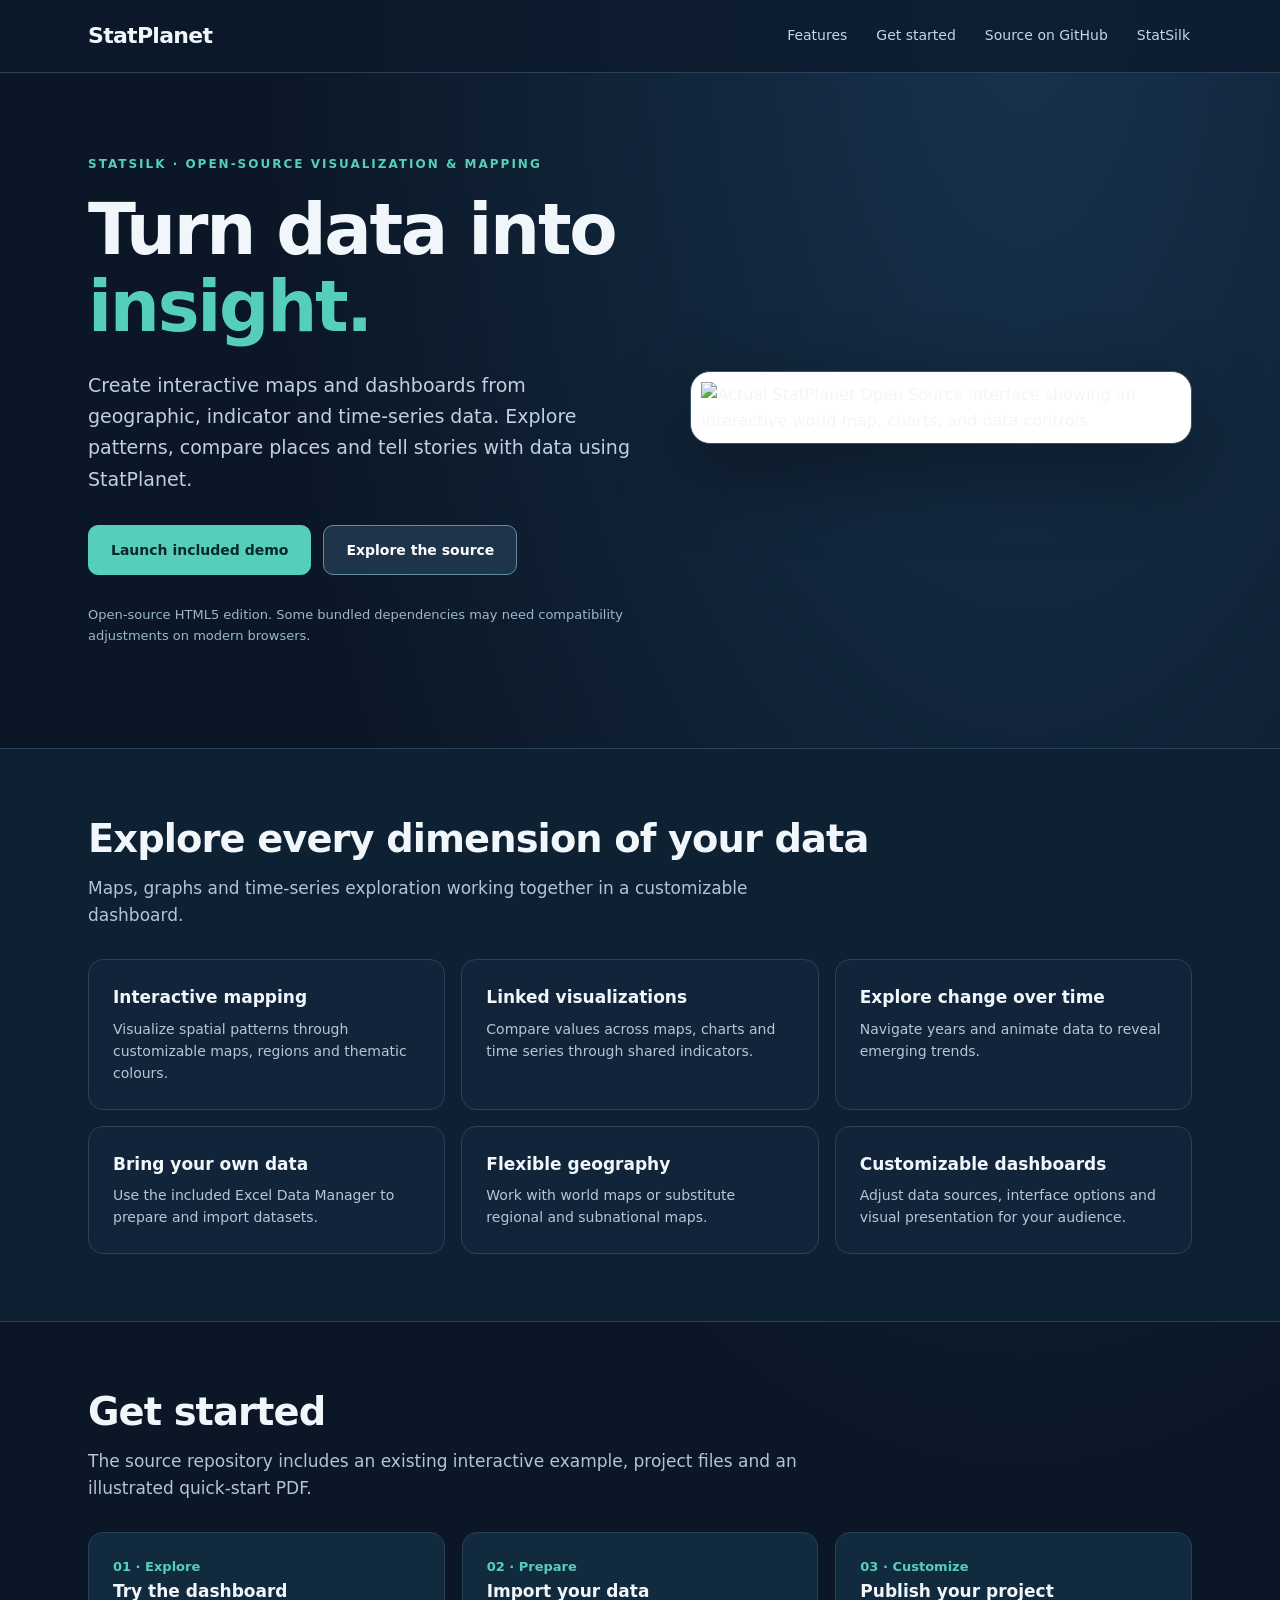
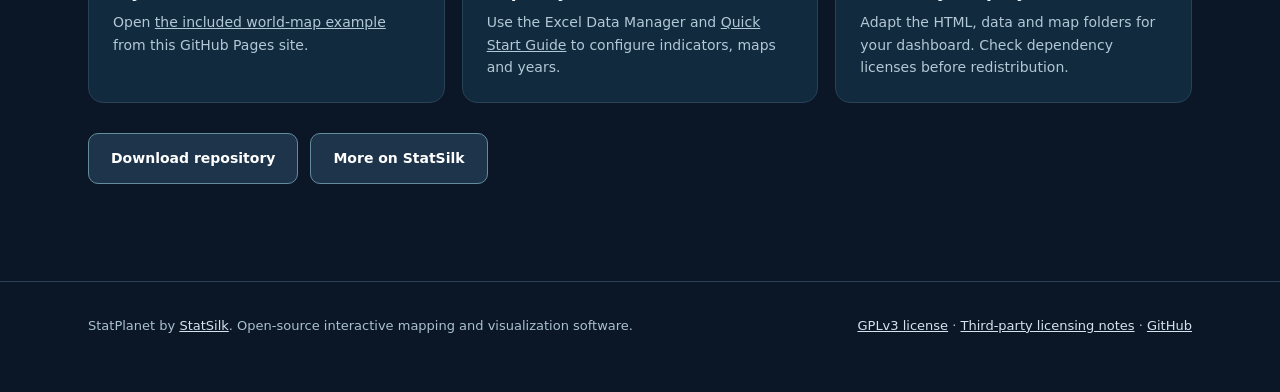
==== commit 93912610: "Refine StatPlanet branding and neutralize age-related wording" ====
--- a/index.html
+++ b/index.html
@@ -5,11 +5,11 @@
 <style>
 :root{color-scheme:dark;--bg:#0b1726;--ink:#f1f6fb;--muted:#b0c5d6;--accent:#56cfba;--edge:#294159;--panel:#122439}*{box-sizing:border-box}html{scroll-behavior:smooth}body{margin:0;font-family:system-ui,-apple-system,Segoe UI,Roboto,Helvetica,Arial,sans-serif;background:radial-gradient(ellipse at 80% 0%,#17324d 0%,transparent 52%),var(--bg);color:var(--ink);line-height:1.6}a{color:inherit}.shell{max-width:1160px;margin:auto;padding:0 28px}.top{border-bottom:1px solid var(--edge);background:#0c192bba}.nav{min-height:72px;display:flex;align-items:center;justify-content:space-between;gap:18px}.brand{font-weight:800;font-size:22px;letter-spacing:-.7px;text-decoration:none}.brand i{font-style:normal;color:var(--accent)}.brand{display:flex;align-items:center;gap:14px}.navlinks{display:flex;gap:25px;flex-wrap:wrap;font-size:14px;color:#c6d6e4}.navlinks a{text-decoration:none}.navlinks a{display:inline-block;padding:9px 2px;cursor:pointer;border-bottom:2px solid transparent}.navlinks a:hover,.navlinks a:focus-visible{color:#fff;border-bottom-color:var(--accent)}.navlinks a:focus-visible{outline:2px solid var(--accent);outline-offset:3px}.foot a:hover{text-decoration:underline}.hero{display:grid;grid-template-columns:1.05fr .95fr;align-items:center;gap:48px;padding-top:82px;padding-bottom:88px}.eyebrow{text-transform:uppercase;color:var(--accent);font-size:12px;letter-spacing:2px;font-weight:750}.hero h1{font-size:clamp(40px,5.5vw,72px);line-height:1.09;letter-spacing:-2.3px;margin:18px 0 24px}.hero h1 span{color:var(--accent)}.lead{font-size:19px;line-height:1.65;color:#bfd1e0;max-width:600px}.actions{display:flex;flex-wrap:wrap;gap:12px;margin:30px 0}.btn{display:inline-flex;justify-content:center;align-items:center;padding:13px 22px;border-radius:10px;text-decoration:none;font-weight:700;font-size:14px;border:1px solid #638c9c;transition:transform .16s}.btn:hover{transform:translateY(-2px)}.btn.primary{background:var(--accent);color:#08292b;border-color:var(--accent)}.btn.secondary{background:#1e344a;color:white}.note{font-size:13px;color:#9cb7c8}.art{border-radius:20px;overflow:hidden;background:#fff;border:1px solid #35516b;box-shadow:0 28px 80px #0006;padding:10px;display:flex;align-items:center}.art img{display:block;width:100%;height:auto;object-fit:contain}.map{position:absolute;inset:14% 7% 23%;opacity:.85}.map svg{width:100%;height:100%}.map path{fill:#316f80;stroke:#84adbd;stroke-width:1.7;stroke-linejoin:round}.map path.hot{fill:#59c8af}.mini{position:absolute;bottom:20px;left:20px;right:20px;display:flex;align-items:end;gap:6px;height:102px;padding:14px;background:#091c2aca;border:1px solid #426277;border-radius:12px}.bar{background:linear-gradient(#6ee2c4,#287d94);border-radius:4px 4px 0 0;flex:1;min-width:4px}.mapdot{position:absolute;border-radius:50%;background:#f8ca72;border:3px solid #fff4;box-shadow:0 0 0 8px #f8ca7228}.tag{position:absolute;top:17px;right:17px;font-size:12px;letter-spacing:.6px;color:#b3eeeb;background:#153e46;border:1px solid #3b7777;padding:5px 12px;border-radius:20px}.section{padding:67px 0}.section.alt{background:#0e2133;border-top:1px solid var(--edge);border-bottom:1px solid var(--edge)}.section h2{font-size:clamp(28px,3vw,39px);letter-spacing:-.9px;line-height:1.2;margin:0 0 13px}.section .intro{color:var(--muted);font-size:17px;max-width:730px;margin:0 0 30px}.grid{display:grid;grid-template-columns:repeat(3,1fr);gap:16px}.tile{padding:24px;background:var(--panel);border:1px solid var(--edge);border-radius:15px}.tile strong{display:block;font-size:17px;margin-bottom:6px}.tile p{color:#b3c8d7;margin:0;font-size:14px}.number{color:var(--accent);font-weight:800;font-size:13px}.steps{display:grid;grid-template-columns:repeat(3,1fr);gap:17px}.steps .tile{background:#122a3d}.foot{padding:34px 0 55px;border-top:1px solid var(--edge);color:#abc0d0;font-size:13px}.foot .shell{display:flex;justify-content:space-between;gap:15px;flex-wrap:wrap}.foot a{color:#d3e4ef}@media(max-width:860px){.hero{grid-template-columns:1fr;padding-top:48px;gap:25px}.art{min-height:325px}.grid,.steps{grid-template-columns:repeat(2,1fr)}}@media(max-width:540px){.shell{padding:0 19px}.grid,.steps{grid-template-columns:1fr}.nav{align-items:flex-start;padding:16px 0;flex-direction:column;gap:10px}.navlinks{gap:16px}.hero h1{letter-spacing:-1.2px}.art{min-height:290px}}
 </style></head><body>
-<header class="top"><div class="shell nav"><a class="brand" href="./">Stat<i>Planet</i></a><nav class="navlinks" aria-label="Primary"><a href="./#features">Features</a><a href="./#get-started">Get started</a><a href="https://github.com/StatSilk/StatPlanet" target="_blank" rel="noopener noreferrer">Source on GitHub</a><a href="https://www.statsilk.com/software/statplanet-open-source" target="_blank" rel="noopener noreferrer">StatSilk</a></nav></div></header>
+<header class="top"><div class="shell nav"><a class="brand" href="./">StatPlanet</a><nav class="navlinks" aria-label="Primary"><a href="./#features">Features</a><a href="./#get-started">Get started</a><a href="https://github.com/StatSilk/StatPlanet" target="_blank" rel="noopener noreferrer">Source on GitHub</a><a href="https://www.statsilk.com/software/statplanet-open-source" target="_blank" rel="noopener noreferrer">StatSilk</a></nav></div></header>
 <main>
-<section class="hero shell"><div><div class="eyebrow">StatSilk · Open-source visualization & mapping</div><h1>Turn data into <span>insight.</span></h1><p class="lead">Create interactive maps and dashboards from geographic, indicator and time-series data. Explore patterns, compare places and tell stories with data using StatPlanet.</p><div class="actions"><a class="btn primary" href="./StatPlanet_Cloud.html">Launch included demo</a><a class="btn secondary" href="https://github.com/StatSilk/StatPlanet">Explore the source</a></div><p class="note">Historical open-source HTML5 edition. The bundled app has legacy dependencies and may need compatibility adjustments on modern browsers.</p></div>
+<section class="hero shell"><div><div class="eyebrow">StatSilk · Open-source visualization & mapping</div><h1>Turn data into <span>insight.</span></h1><p class="lead">Create interactive maps and dashboards from geographic, indicator and time-series data. Explore patterns, compare places and tell stories with data using StatPlanet.</p><div class="actions"><a class="btn primary" href="./StatPlanet_Cloud.html">Launch included demo</a><a class="btn secondary" href="https://github.com/StatSilk/StatPlanet">Explore the source</a></div><p class="note">Open-source HTML5 edition. Some bundled dependencies may need compatibility adjustments on modern browsers.</p></div>
 <div class="art"><img src="https://s3.amazonaws.com/cloud.statsilk.com/images/statplanet_open_source.png" alt="Actual StatPlanet Open Source interface showing an interactive world map, charts, and data controls" loading="eager"></div></section>
 <section class="section alt" id="features"><div class="shell"><h2>Explore every dimension of your data</h2><p class="intro">Maps, graphs and time-series exploration working together in a customizable dashboard.</p><div class="grid"><div class="tile"><strong>Interactive mapping</strong><p>Visualize spatial patterns through customizable maps, regions and thematic colours.</p></div><div class="tile"><strong>Linked visualizations</strong><p>Compare values across maps, charts and time series through shared indicators.</p></div><div class="tile"><strong>Explore change over time</strong><p>Navigate years and animate data to reveal emerging trends.</p></div><div class="tile"><strong>Bring your own data</strong><p>Use the included Excel Data Manager to prepare and import datasets.</p></div><div class="tile"><strong>Flexible geography</strong><p>Work with world maps or substitute regional and subnational maps.</p></div><div class="tile"><strong>Customizable dashboards</strong><p>Adjust data sources, interface options and visual presentation for your audience.</p></div></div></div></section>
 <section class="section" id="get-started"><div class="shell"><h2>Get started</h2><p class="intro">The source repository includes an existing interactive example, project files and an illustrated quick-start PDF.</p><div class="steps"><div class="tile"><div class="number">01 · Explore</div><strong>Try the dashboard</strong><p>Open <a href="./StatPlanet_Cloud.html">the included world-map example</a> from this GitHub Pages site.</p></div><div class="tile"><div class="number">02 · Prepare</div><strong>Import your data</strong><p>Use the Excel Data Manager and <a href="./Quick_Start_Guide_StatPlanet_Cloud_v1.03.pdf">Quick Start Guide</a> to configure indicators, maps and years.</p></div><div class="tile"><div class="number">03 · Customize</div><strong>Publish your project</strong><p>Adapt the HTML, data and map folders for your dashboard. Check dependency licenses before redistribution.</p></div></div><div class="actions"><a class="btn secondary" href="https://github.com/StatSilk/StatPlanet/archive/refs/heads/master.zip">Download repository</a><a class="btn secondary" href="https://www.statsilk.com/software/statplanet-open-source">More on StatSilk</a></div></div></section>
-</main><footer class="foot"><div class="shell"><span>StatPlanet by <a href="https://www.statsilk.com/">StatSilk</a>. An open-source project with historical third-party dependencies.</span><span><a href="https://github.com/StatSilk/StatPlanet/blob/master/LICENSE">GPLv3 license</a> · <a href="https://github.com/StatSilk/StatPlanet#licensing-and-third-party-components">Third-party licensing notes</a> · <a href="https://github.com/StatSilk/StatPlanet">GitHub</a></span></div></footer>
+</main><footer class="foot"><div class="shell"><span>StatPlanet by <a href="https://www.statsilk.com/">StatSilk</a>. Open-source interactive mapping and visualization software.</span><span><a href="https://github.com/StatSilk/StatPlanet/blob/master/LICENSE">GPLv3 license</a> · <a href="https://github.com/StatSilk/StatPlanet#licensing-and-third-party-components">Third-party licensing notes</a> · <a href="https://github.com/StatSilk/StatPlanet">GitHub</a></span></div></footer>
 </body></html>
